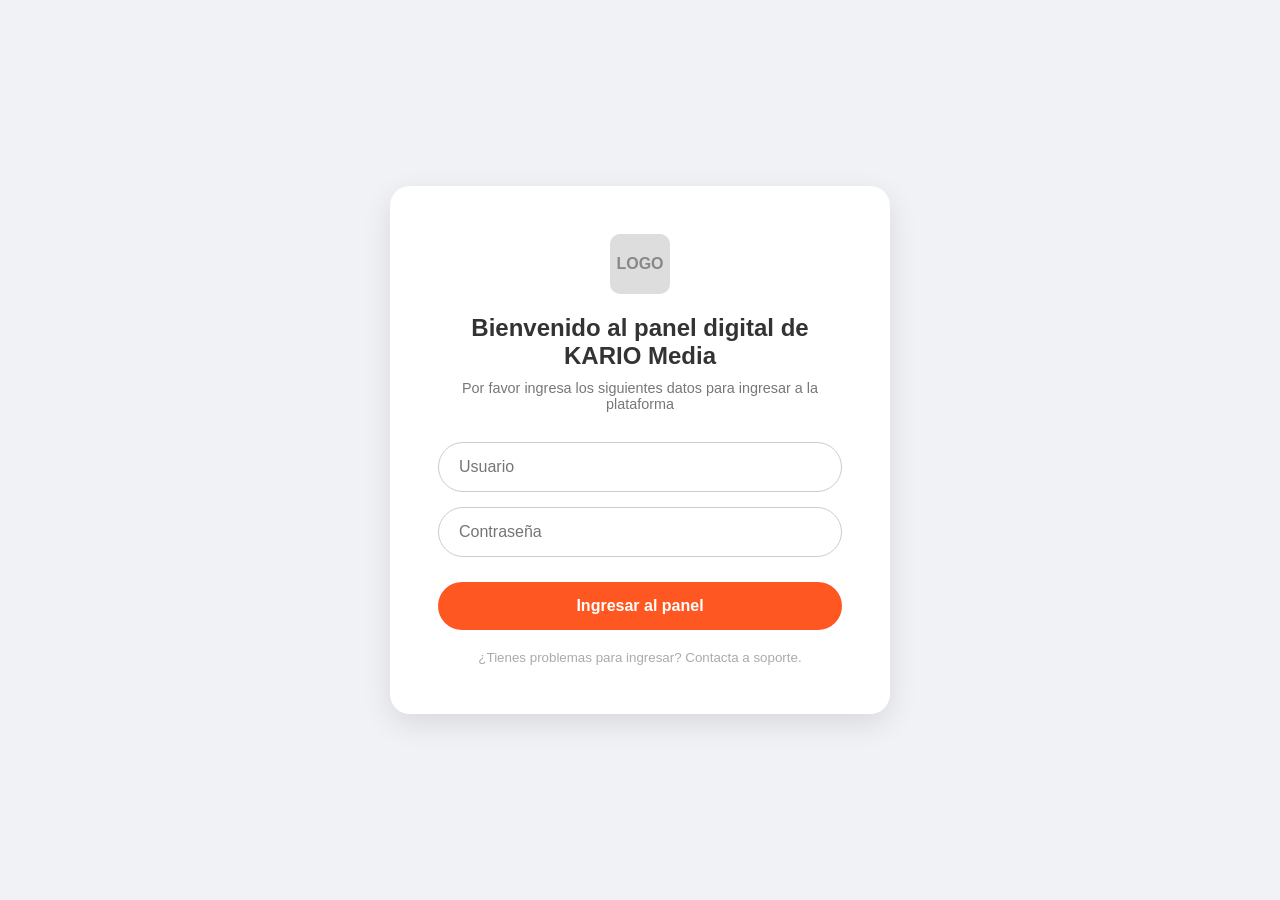
==== index.html @ b78e9e67 "feat:" ====
<!DOCTYPE html>
<html lang="es">
<head>
    <meta charset="UTF-8">
    <title>Login Kario Media</title>
    <link rel="stylesheet" href="styles.css">
</head>
<body>
    <div class="center-screen">
        <div class="card">
            <div class="logo-placeholder">LOGO</div>
            
            <h2>Bienvenido al panel digital de<br>KARIO Media</h2>
            <p>Por favor ingresa los siguientes datos para ingresar a la plataforma</p>

            <form>
                <label hidden for="user">Usuario</label>
                <input type="text" id="user" placeholder="Usuario">
                
                <label hidden for="pass">Contraseña</label>
                <input type="password" id="pass" placeholder="Contraseña">

                <a href="welcome.html" class="btn-orange">Ingresar al panel</a>
            </form>
            
            <br>
            <small style="color:#aaa;">¿Tienes problemas para ingresar? Contacta a soporte.</small>
        </div>
    </div>
</body>
</html>
---- styles.css ----
:root {
    --primary-orange: #FF5722; /* Naranja Kario */
    --text-dark: #333;
    --text-light: #777;
    --bg-color: #f0f2f5; /* Gris claro neutro */
    --white: #ffffff;
    --radius-card: 20px;
    --radius-pill: 50px; /* Para los inputs y las filas */
}

* { box-sizing: border-box; margin: 0; padding: 0; font-family: 'Segoe UI', sans-serif; }

body { background-color: var(--bg-color); color: var(--text-dark); height: 100vh; }

/* --- CENTRADO PARA LOGIN Y BIENVENIDA --- */
.center-screen {
    display: flex; justify-content: center; align-items: center; height: 100%;
}

.card {
    background: var(--white);
    padding: 3rem;
    width: 100%; max-width: 500px;
    border-radius: var(--radius-card);
    box-shadow: 0 10px 30px rgba(0,0,0,0.1);
    text-align: center;
}

/* --- ELEMENTOS COMUNES --- */
.logo-placeholder {
    width: 60px; height: 60px; background: #ddd; margin: 0 auto 20px;
    border-radius: 10px; display: flex; align-items: center; justify-content: center; font-weight: bold; color: #888;
}

h2 { margin-bottom: 10px; font-weight: 600; }
p { color: var(--text-light); margin-bottom: 30px; font-size: 0.9rem; }

/* --- FORMULARIOS --- */
input {
    width: 100%; padding: 15px 20px; margin-bottom: 15px;
    border: 1px solid #ccc; border-radius: var(--radius-pill); outline: none;
    font-size: 1rem;
}

.btn-orange {
    display: block; width: 100%; padding: 15px;
    background: var(--primary-orange); color: white;
    text-decoration: none; font-weight: bold; border-radius: var(--radius-pill);
    margin-top: 10px; border: none; cursor: pointer;
}

/* --- BIENVENIDA --- */
.avatar-large {
    width: 100px; height: 100px; border-radius: 50%; object-fit: cover;
    margin: 20px auto; border: 3px solid #eee; display: block;
}

/* --- DASHBOARD (Panel) --- */
.header-nav {
    background: var(--white); padding: 15px 40px;
    display: flex; justify-content: space-between; align-items: center;
    box-shadow: 0 2px 10px rgba(0,0,0,0.05);
}

.nav-menu a {
    text-decoration: none; color: var(--text-dark); margin-right: 25px;
    font-weight: 500; display: inline-flex; align-items: center; gap: 8px;
}
.icon { color: var(--primary-orange); font-size: 1.2rem; }

.main-content { padding: 40px; max-width: 1400px; margin: 0 auto; text-align: center; }

/* --- TABLA TIPO CÁPSULA (Replicando la imagen 3) --- */
.row-header {
    display: grid; grid-template-columns: 2fr 2fr 1fr 1fr 1fr 1fr 1fr 1fr 1fr 50px;
    padding: 0 20px; margin-bottom: 10px; font-weight: bold; font-size: 0.9rem;
    text-align: left;
}

.row-card {
    background: var(--white);
    border-radius: var(--radius-pill); /* Bordes completamente redondos */
    padding: 15px 20px; margin-bottom: 15px;
    display: grid; grid-template-columns: 2fr 2fr 1fr 1fr 1fr 1fr 1fr 1fr 1fr 50px;
    align-items: center; text-align: left;
    border: 1px solid #eee; box-shadow: 0 4px 6px rgba(0,0,0,0.02);
    font-size: 0.9rem; color: #555;
}

/* --- GRÁFICO CIRCULAR CSS (Sin imágenes) --- */
.progress-ring {
    width: 40px; height: 40px; border-radius: 50%;
    display: flex; align-items: center; justify-content: center;
    font-size: 0.7rem; font-weight: bold; position: relative;
}
/* Truco: Usamos conic-gradient para pintar el % */
.p-81 { background: conic-gradient(var(--primary-orange) 81%, #ddd 0); }
.p-25 { background: conic-gradient(var(--primary-orange) 25%, #ddd 0); }
.p-80 { background: conic-gradient(#4CAF50 80%, #ddd 0); } /* Verde */
.p-31 { background: conic-gradient(var(--primary-orange) 31%, #ddd 0); }

.ring-inner {
    width: 32px; height: 32px; background: var(--white); border-radius: 50%;
    display: flex; align-items: center; justify-content: center;
}

.menu-dots { font-size: 1.5rem; cursor: pointer; text-align: right;}
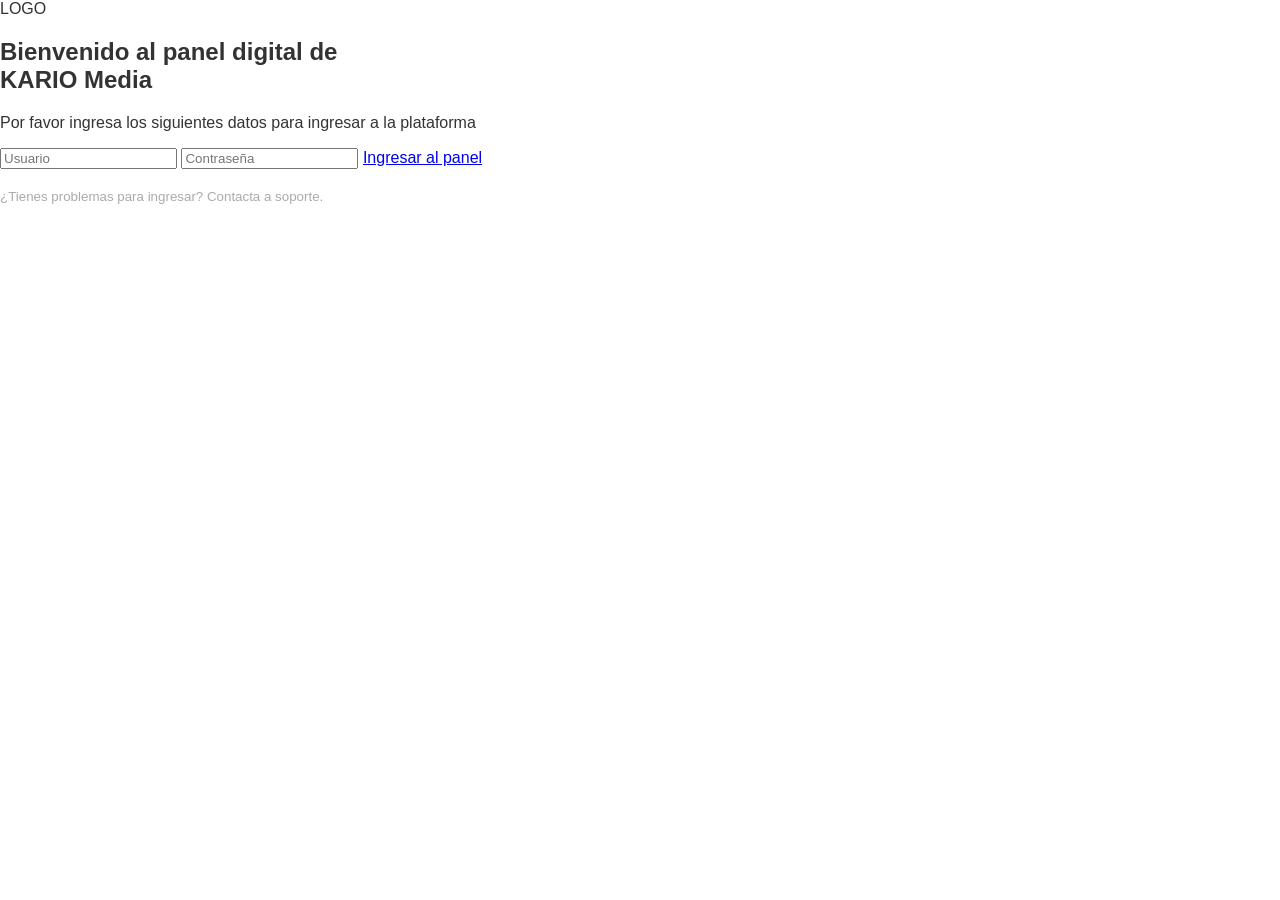
==== commit 14873b2a: "feat:" ====
--- a/index.html
+++ b/index.html
@@ -3,7 +3,7 @@
 <head>
     <meta charset="UTF-8">
     <title>Login Kario Media</title>
-    <link rel="stylesheet" href="styles.css">
+    <link rel="stylesheet" href="css/styles.css">
 </head>
 <body>
     <div class="center-screen">
--- a/css/styles.css
+++ b/css/styles.css
@@ -0,0 +1,165 @@
+/* --- VARIABLES --- */
+:root {
+    --primary: #FF5722;      /* Naranja Kario */
+    --text-main: #333;
+    --text-light: #777;
+    --bg-body: #ffffff;      /* Fondo blanco limpio según la imagen */
+    --border-color: #e0e0e0;
+    --pill-radius: 50px;     /* Redondeo fuerte para efecto cápsula */
+}
+
+body {
+    background-color: var(--bg-body);
+    font-family: 'Segoe UI', Tahoma, Geneva, Verdana, sans-serif;
+    margin: 0;
+    color: var(--text-main);
+}
+
+/* --- HEADER SUPERIOR (NAVEGACIÓN) --- */
+.top-nav {
+    display: flex;
+    justify-content: space-between;
+    align-items: center;
+    padding: 15px 40px;
+    background: #fff;
+    border-bottom: 1px solid #eee;
+}
+
+.nav-left, .nav-right {
+    display: flex;
+    gap: 30px;
+    align-items: center;
+}
+
+.nav-item {
+    display: flex;
+    align-items: center;
+    gap: 8px;
+    text-decoration: none;
+    color: var(--text-main);
+    font-weight: 600;
+    font-size: 0.95rem;
+}
+
+/* Estilos para simular los iconos naranjas */
+.icon-circle {
+    width: 24px; height: 24px;
+    background-color: var(--primary);
+    color: white;
+    border-radius: 50%;
+    display: flex; align-items: center; justify-content: center;
+    font-weight: bold; font-size: 16px;
+}
+.icon-text { color: var(--primary); font-size: 1.2rem; }
+.logo-center img { height: 40px; } /* Ajustar si tienes el logo */
+
+/* --- CONTENEDOR PRINCIPAL --- */
+.main-container {
+    max-width: 1400px;
+    margin: 40px auto;
+    padding: 0 20px;
+    text-align: center;
+}
+
+h1 { margin-bottom: 5px; font-weight: 600; color: #222; }
+p.subtitle { color: var(--text-light); margin-bottom: 40px; font-size: 0.95rem; }
+
+/* --- ESTRUCTURA DE LA TABLA (GRID) --- */
+/* Definimos las columnas exactas de la imagen */
+.grid-layout {
+    display: grid;
+    /* Columnas: Nombre | Desc | Cat | Fecha1 | Fecha2 | Fórmula | Frec | Cumplimiento | Área | Menu */
+    grid-template-columns: 2fr 2fr 0.8fr 1.2fr 1.2fr 1fr 0.8fr 1.2fr 1fr 0.5fr;
+    gap: 15px;
+    align-items: center;
+    text-align: left; /* Por defecto alineado a la izquierda */
+}
+
+/* Encabezados */
+.grid-header {
+    padding: 0 20px 10px 20px;
+    font-weight: 700;
+    color: #111;
+    font-size: 0.9rem;
+}
+
+/* Filas (Cápsulas) */
+.grid-row {
+    background: white;
+    border: 1px solid var(--border-color);
+    border-radius: var(--pill-radius);
+    padding: 12px 20px;
+    margin-bottom: 15px;
+    box-shadow: 0 2px 5px rgba(0,0,0,0.02);
+    font-size: 0.9rem;
+    color: #555;
+    transition: transform 0.2s;
+}
+
+.grid-row:hover {
+    border-color: var(--primary); /* Pequeño efecto al pasar el mouse */
+}
+
+/* Alineaciones específicas por columna */
+.col-center { text-align: center; }
+.col-area { color: #666; }
+
+/* --- GRÁFICOS DE PORCENTAJE (ANILLOS) --- */
+.chart-ring {
+    position: relative;
+    width: 45px; height: 45px;
+    border-radius: 50%;
+    margin: 0 auto; /* Centrado en su celda */
+    display: flex; align-items: center; justify-content: center;
+    font-weight: bold; font-size: 0.75rem;
+}
+
+/* Capa interior blanca para hacer el efecto de anillo */
+.chart-ring::after {
+    content: '';
+    position: absolute;
+    width: 35px; height: 35px;
+    background: white;
+    border-radius: 50%;
+    z-index: 1;
+}
+
+/* El texto del porcentaje va encima del blanco */
+.chart-text { z-index: 2; position: relative; }
+
+/* Colores dinámicos usando conic-gradient */
+.red-ring {
+    background: conic-gradient(#FF3B30 var(--p), #eee 0);
+    color: #FF3B30;
+}
+.green-ring {
+    background: conic-gradient(#34C759 var(--p), #eee 0);
+    color: #34C759;
+}
+.orange-ring {
+    background: conic-gradient(#FF9500 var(--p), #eee 0);
+    color: #FF9500;
+}
+
+/* --- BOTÓN FINAL --- */
+.btn-add {
+    background-color: var(--primary);
+    color: white;
+    padding: 15px 50px;
+    border-radius: 50px;
+    border: none;
+    font-size: 1rem;
+    font-weight: 600;
+    margin-top: 30px;
+    cursor: pointer;
+    box-shadow: 0 4px 10px rgba(239, 91, 37, 0.3);
+}
+
+/* Icono de menú hamburguesa */
+.menu-icon {
+    font-size: 1.5rem;
+    cursor: pointer;
+    color: #333;
+    font-weight: bold;
+    text-align: right;
+}
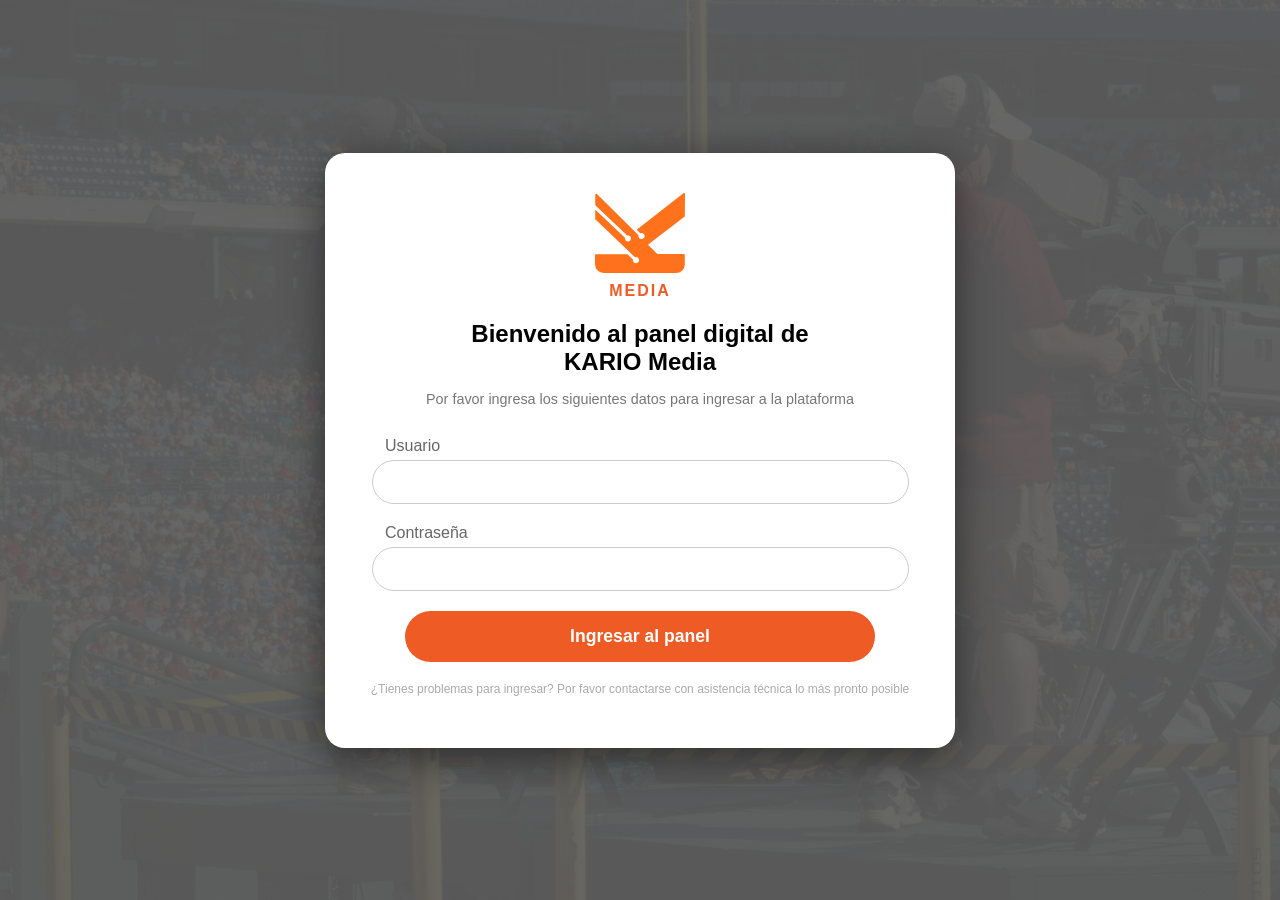
==== commit 8c3975fe: "feat:" ====
--- a/index.html
+++ b/index.html
@@ -2,30 +2,43 @@
 <html lang="es">
 <head>
     <meta charset="UTF-8">
+    <meta name="viewport" content="width=device-width, initial-scale=1.0">
     <title>Login Kario Media</title>
     <link rel="stylesheet" href="css/styles.css">
 </head>
-<body>
-    <div class="center-screen">
-        <div class="card">
-            <div class="logo-placeholder">LOGO</div>
+<body class="login-body">
+
+    <div class="splash-screen">
+        <img src="media/kario sin kairo.svg" alt="Logo Intro" class="splash-logo">
+    </div>
+
+    <div class="overlay"></div>
+
+    <div class="relative-z">
+        <div class="card fade-in-content">
+            <div style="margin-bottom: 20px;">
+                <img src="media/kario sin kairo.svg" alt="Logo" width="90">
+                <p style="color:#EF5B25; font-weight:bold; letter-spacing:2px; margin-top:5px;">MEDIA</p>
+            </div>
             
-            <h2>Bienvenido al panel digital de<br>KARIO Media</h2>
-            <p>Por favor ingresa los siguientes datos para ingresar a la plataforma</p>
+            <h2 style="margin-bottom:10px;">Bienvenido al panel digital de<br>KARIO Media</h2>
+            <p style="color:#777; font-size:0.9rem; margin-bottom:30px;">Por favor ingresa los siguientes datos para ingresar a la plataforma</p>
 
             <form>
-                <label hidden for="user">Usuario</label>
-                <input type="text" id="user" placeholder="Usuario">
-                
-                <label hidden for="pass">Contraseña</label>
-                <input type="password" id="pass" placeholder="Contraseña">
-
+                <div class="input-group">
+                    <label>Usuario</label>
+                    <input type="text" class="input-round">
+                </div>
+                <div class="input-group">
+                    <label>Contraseña</label>
+                    <input type="password" class="input-round">
+                </div>
                 <a href="welcome.html" class="btn-orange">Ingresar al panel</a>
             </form>
             
-            <br>
-            <small style="color:#aaa;">¿Tienes problemas para ingresar? Contacta a soporte.</small>
+            <p style="font-size:0.75rem; color:#aaa; margin-top:20px;">¿Tienes problemas para ingresar? Por favor contactarse con asistencia técnica lo más pronto posible</p>
         </div>
     </div>
+
 </body>
 </html>
--- a/css/styles.css
+++ b/css/styles.css
@@ -1,165 +1,126 @@
 /* --- VARIABLES --- */
 :root {
-    --primary: #FF5722;      /* Naranja Kario */
+    --primary: #EF5B25; /* Naranja Kario exacto */
     --text-main: #333;
-    --text-light: #777;
-    --bg-body: #ffffff;      /* Fondo blanco limpio según la imagen */
-    --border-color: #e0e0e0;
-    --pill-radius: 50px;     /* Redondeo fuerte para efecto cápsula */
+    --bg-light: #f9f9f9;
+    --pill-radius: 50px; /* Bordes redondeados tipo cápsula */
 }
 
-body {
-    background-color: var(--bg-body);
-    font-family: 'Segoe UI', Tahoma, Geneva, Verdana, sans-serif;
-    margin: 0;
-    color: var(--text-main);
+body { font-family: 'Segoe UI', Tahoma, Geneva, Verdana, sans-serif; margin: 0; padding: 0; }
+
+/* --- 1. SPLASH SCREEN (INTRO) --- */
+.splash-screen {
+    position: fixed;
+    top: 0; left: 0; width: 100%; height: 100%;
+    background-color: rgba(5, 5, 5, 0.95); /* Fondo casi negro */
+    z-index: 9999;
+    display: flex; justify-content: center; align-items: center;
+    /* Desaparece a los 2.5s */
+    animation: fadeOutSplash 1s ease-in-out 2.5s forwards;
+    pointer-events: none;
+}
+.splash-logo {
+    width: 120px;
+    animation: pulseLogo 2s infinite;
 }
 
-/* --- HEADER SUPERIOR (NAVEGACIÓN) --- */
-.top-nav {
-    display: flex;
-    justify-content: space-between;
-    align-items: center;
-    padding: 15px 40px;
-    background: #fff;
-    border-bottom: 1px solid #eee;
+/* --- 2. LOGIN & FONDO --- */
+.login-body {
+    /* Verifica si tu imagen es .png o .jpg en tu carpeta. Puse .png según tu captura de VS Code */
+    background: url('../media/pexels-pixabay-159400.png') no-repeat center center/cover;
+    height: 100vh;
+    display: flex; align-items: center; justify-content: center;
+    position: relative;
+    overflow: hidden;
+}
+.overlay {
+    position: absolute; top:0; left:0; width:100%; height:100%;
+    background: rgba(0,0,0,0.6); z-index: 1;
+}
+.relative-z { position: relative; z-index: 2; width: 100%; display: flex; justify-content: center; }
+
+/* Tarjeta Blanca */
+.card {
+    background: white; padding: 40px; border-radius: 20px;
+    box-shadow: 0 10px 40px rgba(0,0,0,0.5);
+    text-align: center; width: 100%; max-width: 550px;
 }
 
-.nav-left, .nav-right {
-    display: flex;
-    gap: 30px;
-    align-items: center;
+/* Animaciones */
+.fade-in-content { opacity: 0; animation: fadeInCard 1s ease-out 2.8s forwards; } /* Entra después del splash */
+.card-entrance { opacity: 0; animation: slideUpEnter 0.8s ease-out 0.2s forwards; } /* Para la bienvenida */
+
+/* --- FORMULARIOS & BOTONES --- */
+.input-group label { display: block; text-align: left; margin-left: 20px; color: #666; margin-bottom: 5px; }
+.input-round {
+    width: 90%; padding: 12px 20px; border: 1px solid #ccc; border-radius: 50px;
+    margin-bottom: 20px; display: block; margin-left: auto; margin-right: auto;
+    font-size: 1rem; color: #555;
+}
+.btn-orange {
+    display: block; width: 80%; margin: 20px auto 10px auto;
+    background: var(--primary); color: white; padding: 15px;
+    border-radius: 50px; text-decoration: none; font-weight: bold; font-size: 1.1rem;
+    border: none; cursor: pointer;
+}
+.btn-gray-small {
+    background: #444; color: white; padding: 8px 20px; border-radius: 20px;
+    border: none; font-size: 0.8rem; cursor: pointer;
 }
 
-.nav-item {
-    display: flex;
-    align-items: center;
-    gap: 8px;
-    text-decoration: none;
-    color: var(--text-main);
-    font-weight: 600;
-    font-size: 0.95rem;
+/* --- DASHBOARD (PANEL) --- */
+.dashboard-body { background-color: white; }
+.top-nav {
+    display: flex; justify-content: space-between; align-items: center;
+    padding: 15px 40px; border-bottom: 1px solid #eee; background: white;
+}
+.nav-group { display: flex; align-items: center; gap: 30px; }
+.nav-item { 
+    text-decoration: none; color: #333; font-weight: 600; font-size: 1rem; 
+    display: flex; align-items: center; gap: 8px;
+}
+.nav-icon { height: 24px; width: auto; }
+.avatar-small { width: 40px; height: 40px; border-radius: 50%; object-fit: cover; }
+
+.main-container { max-width: 1400px; margin: 40px auto; text-align: center; padding: 0 20px; }
+.subtitle { color: #666; margin-bottom: 40px; }
+
+/* GRID DEL TABLERO */
+.grid-header {
+    display: grid;
+    /* Columnas ajustadas a ojo de la imagen */
+    grid-template-columns: 2fr 2.5fr 1fr 1.2fr 1.5fr 1fr 1fr 1fr 1fr 0.5fr;
+    gap: 10px; padding: 0 20px; margin-bottom: 10px;
+    font-weight: bold; font-size: 0.9rem; text-align: left;
+}
+.col-center { text-align: center; }
+
+.grid-row {
+    display: grid;
+    grid-template-columns: 2fr 2.5fr 1fr 1.2fr 1.5fr 1fr 1fr 1fr 1fr 0.5fr;
+    gap: 10px; align-items: center; text-align: left;
+    background: white; border: 1px solid #ddd; border-radius: 50px;
+    padding: 12px 20px; margin-bottom: 15px;
+    box-shadow: 0 2px 5px rgba(0,0,0,0.03); color: #555;
 }
 
-/* Estilos para simular los iconos naranjas */
-.icon-circle {
-    width: 24px; height: 24px;
-    background-color: var(--primary);
-    color: white;
-    border-radius: 50%;
+/* ANILLOS DE PROGRESO */
+.progress-ring {
+    width: 40px; height: 40px; border-radius: 50%;
     display: flex; align-items: center; justify-content: center;
-    font-weight: bold; font-size: 16px;
+    position: relative; margin: 0 auto; font-weight: bold; font-size: 0.75rem;
 }
-.icon-text { color: var(--primary); font-size: 1.2rem; }
-.logo-center img { height: 40px; } /* Ajustar si tienes el logo */
+.progress-ring::after {
+    content: ''; position: absolute; width: 32px; height: 32px; background: white; border-radius: 50%;
+}
+.ring-text { position: relative; z-index: 2; }
+/* Colores dinámicos */
+.red { background: conic-gradient(#EF5B25 var(--p), #eee 0); color: #EF5B25; }
+.green { background: conic-gradient(#2ecc71 var(--p), #eee 0); color: #2ecc71; }
+.orange { background: conic-gradient(#FFA500 var(--p), #eee 0); color: #FFA500; }
 
-/* --- CONTENEDOR PRINCIPAL --- */
-.main-container {
-    max-width: 1400px;
-    margin: 40px auto;
-    padding: 0 20px;
-    text-align: center;
-}
-
-h1 { margin-bottom: 5px; font-weight: 600; color: #222; }
-p.subtitle { color: var(--text-light); margin-bottom: 40px; font-size: 0.95rem; }
-
-/* --- ESTRUCTURA DE LA TABLA (GRID) --- */
-/* Definimos las columnas exactas de la imagen */
-.grid-layout {
-    display: grid;
-    /* Columnas: Nombre | Desc | Cat | Fecha1 | Fecha2 | Fórmula | Frec | Cumplimiento | Área | Menu */
-    grid-template-columns: 2fr 2fr 0.8fr 1.2fr 1.2fr 1fr 0.8fr 1.2fr 1fr 0.5fr;
-    gap: 15px;
-    align-items: center;
-    text-align: left; /* Por defecto alineado a la izquierda */
-}
-
-/* Encabezados */
-.grid-header {
-    padding: 0 20px 10px 20px;
-    font-weight: 700;
-    color: #111;
-    font-size: 0.9rem;
-}
-
-/* Filas (Cápsulas) */
-.grid-row {
-    background: white;
-    border: 1px solid var(--border-color);
-    border-radius: var(--pill-radius);
-    padding: 12px 20px;
-    margin-bottom: 15px;
-    box-shadow: 0 2px 5px rgba(0,0,0,0.02);
-    font-size: 0.9rem;
-    color: #555;
-    transition: transform 0.2s;
-}
-
-.grid-row:hover {
-    border-color: var(--primary); /* Pequeño efecto al pasar el mouse */
-}
-
-/* Alineaciones específicas por columna */
-.col-center { text-align: center; }
-.col-area { color: #666; }
-
-/* --- GRÁFICOS DE PORCENTAJE (ANILLOS) --- */
-.chart-ring {
-    position: relative;
-    width: 45px; height: 45px;
-    border-radius: 50%;
-    margin: 0 auto; /* Centrado en su celda */
-    display: flex; align-items: center; justify-content: center;
-    font-weight: bold; font-size: 0.75rem;
-}
-
-/* Capa interior blanca para hacer el efecto de anillo */
-.chart-ring::after {
-    content: '';
-    position: absolute;
-    width: 35px; height: 35px;
-    background: white;
-    border-radius: 50%;
-    z-index: 1;
-}
-
-/* El texto del porcentaje va encima del blanco */
-.chart-text { z-index: 2; position: relative; }
-
-/* Colores dinámicos usando conic-gradient */
-.red-ring {
-    background: conic-gradient(#FF3B30 var(--p), #eee 0);
-    color: #FF3B30;
-}
-.green-ring {
-    background: conic-gradient(#34C759 var(--p), #eee 0);
-    color: #34C759;
-}
-.orange-ring {
-    background: conic-gradient(#FF9500 var(--p), #eee 0);
-    color: #FF9500;
-}
-
-/* --- BOTÓN FINAL --- */
-.btn-add {
-    background-color: var(--primary);
-    color: white;
-    padding: 15px 50px;
-    border-radius: 50px;
-    border: none;
-    font-size: 1rem;
-    font-weight: 600;
-    margin-top: 30px;
-    cursor: pointer;
-    box-shadow: 0 4px 10px rgba(239, 91, 37, 0.3);
-}
-
-/* Icono de menú hamburguesa */
-.menu-icon {
-    font-size: 1.5rem;
-    cursor: pointer;
-    color: #333;
-    font-weight: bold;
-    text-align: right;
-}+/* KEYFRAMES */
+@keyframes fadeOutSplash { 0% {opacity:1; visibility:visible;} 99% {opacity:0; visibility:visible;} 100% {opacity:0; visibility:hidden;} }
+@keyframes pulseLogo { 0%, 100% {transform: scale(1);} 50% {transform: scale(1.05);} }
+@keyframes fadeInCard { from {opacity:0; transform: translateY(20px);} to {opacity:1; transform: translateY(0);} }
+@keyframes slideUpEnter { from {opacity:0; transform: translateY(50px);} to {opacity:1; transform: translateY(0);} }
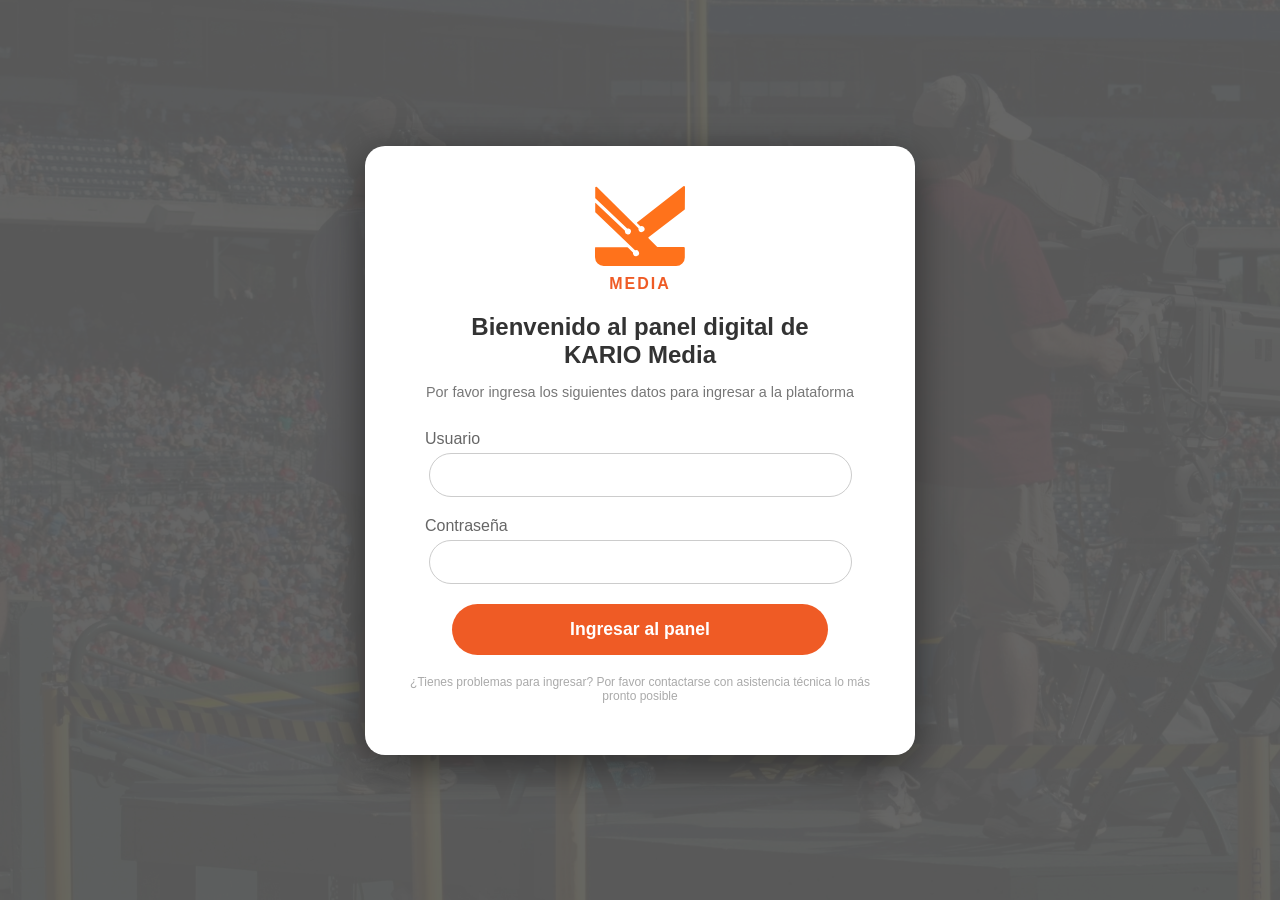
==== commit a39928d4: "ya" ====
--- a/index.html
+++ b/index.html
@@ -8,37 +8,31 @@
 </head>
 <body class="login-body">
 
-    <div class="splash-screen">
-        <img src="media/kario sin kairo.svg" alt="Logo Intro" class="splash-logo">
+  <div class="splash-screen">
+    <img src="media/kario sin kairo.svg" alt="Logo Intro" class="splash-logo">
+  </div>
+  <div class="overlay"></div>
+  <div class="relative-z">
+    <div class="card fade-in-content">
+      <div style="margin-bottom: 20px;">
+        <img src="media/kario sin kairo.svg" alt="Logo" width="90">
+        <p style="color:#EF5B25; font-weight:bold; letter-spacing:2px; margin-top:5px;">MEDIA</p>
+      </div>
+      <h2 style="margin-bottom:10px;">Bienvenido al panel digital de<br>KARIO Media</h2>
+      <p style="color:#777; font-size:0.9rem; margin-bottom:30px;">Por favor ingresa los siguientes datos para ingresar a la plataforma</p>
+      <form>
+        <div class="input-group">
+          <label>Usuario</label>
+          <input type="text" class="input-round">
+        </div>
+        <div class="input-group">
+          <label>Contraseña</label>
+          <input type="password" class="input-round">
+        </div>
+          <a href="welcome.html" class="btn-orange">Ingresar al panel</a>
+      </form>
+      <p style="font-size:0.75rem; color:#aaa; margin-top:20px;">¿Tienes problemas para ingresar? Por favor contactarse con asistencia técnica lo más pronto posible</p>
     </div>
-
-    <div class="overlay"></div>
-
-    <div class="relative-z">
-        <div class="card fade-in-content">
-            <div style="margin-bottom: 20px;">
-                <img src="media/kario sin kairo.svg" alt="Logo" width="90">
-                <p style="color:#EF5B25; font-weight:bold; letter-spacing:2px; margin-top:5px;">MEDIA</p>
-            </div>
-            
-            <h2 style="margin-bottom:10px;">Bienvenido al panel digital de<br>KARIO Media</h2>
-            <p style="color:#777; font-size:0.9rem; margin-bottom:30px;">Por favor ingresa los siguientes datos para ingresar a la plataforma</p>
-
-            <form>
-                <div class="input-group">
-                    <label>Usuario</label>
-                    <input type="text" class="input-round">
-                </div>
-                <div class="input-group">
-                    <label>Contraseña</label>
-                    <input type="password" class="input-round">
-                </div>
-                <a href="welcome.html" class="btn-orange">Ingresar al panel</a>
-            </form>
-            
-            <p style="font-size:0.75rem; color:#aaa; margin-top:20px;">¿Tienes problemas para ingresar? Por favor contactarse con asistencia técnica lo más pronto posible</p>
-        </div>
-    </div>
-
+  </div>
 </body>
 </html>
--- a/css/styles.css
+++ b/css/styles.css
@@ -1,126 +1,368 @@
-/* --- VARIABLES --- */
-:root {
-    --primary: #EF5B25; /* Naranja Kario exacto */
-    --text-main: #333;
-    --bg-light: #f9f9f9;
-    --pill-radius: 50px; /* Bordes redondeados tipo cápsula */
-}
-
-body { font-family: 'Segoe UI', Tahoma, Geneva, Verdana, sans-serif; margin: 0; padding: 0; }
-
-/* --- 1. SPLASH SCREEN (INTRO) --- */
-.splash-screen {
-    position: fixed;
-    top: 0; left: 0; width: 100%; height: 100%;
-    background-color: rgba(5, 5, 5, 0.95); /* Fondo casi negro */
-    z-index: 9999;
-    display: flex; justify-content: center; align-items: center;
-    /* Desaparece a los 2.5s */
-    animation: fadeOutSplash 1s ease-in-out 2.5s forwards;
-    pointer-events: none;
-}
-.splash-logo {
-    width: 120px;
-    animation: pulseLogo 2s infinite;
-}
-
-/* --- 2. LOGIN & FONDO --- */
-.login-body {
-    /* Verifica si tu imagen es .png o .jpg en tu carpeta. Puse .png según tu captura de VS Code */
-    background: url('../media/pexels-pixabay-159400.png') no-repeat center center/cover;
-    height: 100vh;
-    display: flex; align-items: center; justify-content: center;
-    position: relative;
-    overflow: hidden;
-}
-.overlay {
-    position: absolute; top:0; left:0; width:100%; height:100%;
-    background: rgba(0,0,0,0.6); z-index: 1;
-}
-.relative-z { position: relative; z-index: 2; width: 100%; display: flex; justify-content: center; }
-
-/* Tarjeta Blanca */
-.card {
-    background: white; padding: 40px; border-radius: 20px;
-    box-shadow: 0 10px 40px rgba(0,0,0,0.5);
-    text-align: center; width: 100%; max-width: 550px;
-}
-
-/* Animaciones */
-.fade-in-content { opacity: 0; animation: fadeInCard 1s ease-out 2.8s forwards; } /* Entra después del splash */
-.card-entrance { opacity: 0; animation: slideUpEnter 0.8s ease-out 0.2s forwards; } /* Para la bienvenida */
-
-/* --- FORMULARIOS & BOTONES --- */
-.input-group label { display: block; text-align: left; margin-left: 20px; color: #666; margin-bottom: 5px; }
-.input-round {
-    width: 90%; padding: 12px 20px; border: 1px solid #ccc; border-radius: 50px;
-    margin-bottom: 20px; display: block; margin-left: auto; margin-right: auto;
-    font-size: 1rem; color: #555;
-}
-.btn-orange {
-    display: block; width: 80%; margin: 20px auto 10px auto;
-    background: var(--primary); color: white; padding: 15px;
-    border-radius: 50px; text-decoration: none; font-weight: bold; font-size: 1.1rem;
-    border: none; cursor: pointer;
-}
-.btn-gray-small {
-    background: #444; color: white; padding: 8px 20px; border-radius: 20px;
-    border: none; font-size: 0.8rem; cursor: pointer;
-}
-
-/* --- DASHBOARD (PANEL) --- */
-.dashboard-body { background-color: white; }
-.top-nav {
-    display: flex; justify-content: space-between; align-items: center;
-    padding: 15px 40px; border-bottom: 1px solid #eee; background: white;
-}
-.nav-group { display: flex; align-items: center; gap: 30px; }
-.nav-item { 
-    text-decoration: none; color: #333; font-weight: 600; font-size: 1rem; 
-    display: flex; align-items: center; gap: 8px;
-}
-.nav-icon { height: 24px; width: auto; }
-.avatar-small { width: 40px; height: 40px; border-radius: 50%; object-fit: cover; }
-
-.main-container { max-width: 1400px; margin: 40px auto; text-align: center; padding: 0 20px; }
-.subtitle { color: #666; margin-bottom: 40px; }
-
-/* GRID DEL TABLERO */
-.grid-header {
-    display: grid;
-    /* Columnas ajustadas a ojo de la imagen */
-    grid-template-columns: 2fr 2.5fr 1fr 1.2fr 1.5fr 1fr 1fr 1fr 1fr 0.5fr;
-    gap: 10px; padding: 0 20px; margin-bottom: 10px;
-    font-weight: bold; font-size: 0.9rem; text-align: left;
-}
-.col-center { text-align: center; }
-
-.grid-row {
-    display: grid;
-    grid-template-columns: 2fr 2.5fr 1fr 1.2fr 1.5fr 1fr 1fr 1fr 1fr 0.5fr;
-    gap: 10px; align-items: center; text-align: left;
-    background: white; border: 1px solid #ddd; border-radius: 50px;
-    padding: 12px 20px; margin-bottom: 15px;
-    box-shadow: 0 2px 5px rgba(0,0,0,0.03); color: #555;
-}
-
-/* ANILLOS DE PROGRESO */
-.progress-ring {
-    width: 40px; height: 40px; border-radius: 50%;
-    display: flex; align-items: center; justify-content: center;
-    position: relative; margin: 0 auto; font-weight: bold; font-size: 0.75rem;
-}
-.progress-ring::after {
-    content: ''; position: absolute; width: 32px; height: 32px; background: white; border-radius: 50%;
-}
-.ring-text { position: relative; z-index: 2; }
-/* Colores dinámicos */
-.red { background: conic-gradient(#EF5B25 var(--p), #eee 0); color: #EF5B25; }
-.green { background: conic-gradient(#2ecc71 var(--p), #eee 0); color: #2ecc71; }
-.orange { background: conic-gradient(#FFA500 var(--p), #eee 0); color: #FFA500; }
-
-/* KEYFRAMES */
-@keyframes fadeOutSplash { 0% {opacity:1; visibility:visible;} 99% {opacity:0; visibility:visible;} 100% {opacity:0; visibility:hidden;} }
-@keyframes pulseLogo { 0%, 100% {transform: scale(1);} 50% {transform: scale(1.05);} }
-@keyframes fadeInCard { from {opacity:0; transform: translateY(20px);} to {opacity:1; transform: translateY(0);} }
-@keyframes slideUpEnter { from {opacity:0; transform: translateY(50px);} to {opacity:1; transform: translateY(0);} }+:root{
+  --primary:#EF5B25;
+  --text-main:#333;
+  --bg-light:#f9f9f9;
+  --pill-radius:50px;
+  --border:#eee;
+  --border-2:#e8e8e8;
+  --muted:#666;
+  --shadow-soft:0 2px 5px rgba(0,0,0,.03);
+  --shadow-card:0 10px 30px rgba(0,0,0,.05);
+  --radius-16:16px;
+  --radius-18:18px;
+  --radius-20:20px;
+  --radius-22:22px;
+}
+
+*{box-sizing:border-box}
+body{font-family:'Segoe UI',Tahoma,Geneva,Verdana,sans-serif;margin:0;padding:0;color:var(--text-main)}
+
+.splash-screen{
+  position:fixed;inset:0;
+  background:rgba(5,5,5,.95);
+  z-index:9999;
+  display:flex;align-items:center;justify-content:center;
+  animation:fadeOutSplash 1s ease-in-out 2.5s forwards;
+  pointer-events:none;
+}
+.splash-logo{width:120px;animation:pulseLogo 2s infinite}
+
+.login-body{
+  background:url('../media/pexels-pixabay-159400.png') no-repeat center/cover;
+  height:100vh;
+  display:flex;align-items:center;justify-content:center;
+  position:relative;
+  overflow:hidden;
+}
+.overlay{position:absolute;inset:0;background:rgba(0,0,0,.6);z-index:1}
+.relative-z{position:relative;z-index:2;width:100%;display:flex;justify-content:center}
+
+.card{
+  background:#fff;
+  padding:40px;
+  border-radius:var(--radius-20);
+  box-shadow:0 10px 40px rgba(0,0,0,.5);
+  text-align:center;
+  width:100%;
+  max-width:550px;
+}
+.fade-in-content{opacity:0;animation:fadeInCard 1s ease-out 2.8s forwards}
+.card-entrance{opacity:0;animation:slideUpEnter .8s ease-out .2s forwards}
+
+.input-group label{display:block;text-align:left;margin:0 0 5px 20px;color:var(--muted)}
+.input-round{
+  width:90%;
+  padding:12px 20px;
+  border:1px solid #ccc;
+  border-radius:999px;
+  margin:0 auto 20px;
+  display:block;
+  font-size:1rem;
+  color:#555;
+}
+
+.btn-orange{
+  display:block;
+  width:80%;
+  margin:20px auto 10px;
+  background:var(--primary);
+  color:#fff;
+  padding:15px;
+  border-radius:999px;
+  text-decoration:none;
+  font-weight:700;
+  font-size:1.1rem;
+  border:none;
+  cursor:pointer;
+}
+.btn-gray-small{
+  background:#444;
+  color:#fff;
+  padding:8px 20px;
+  border-radius:20px;
+  border:none;
+  font-size:.8rem;
+  cursor:pointer;
+}
+
+.dashboard-body{background:#fff}
+
+.top-nav{
+  display:flex;align-items:center;justify-content:space-between;
+  padding:15px 40px;
+  border-bottom:1px solid var(--border);
+  background:#fff;
+}
+.nav-group{display:flex;align-items:center;gap:30px}
+.nav-item{
+  text-decoration:none;
+  color:#333;
+  font-weight:600;
+  font-size:1rem;
+  display:flex;
+  align-items:center;
+  gap:8px;
+}
+.nav-icon{height:24px;width:auto}
+.avatar-small{width:40px;height:40px;border-radius:50%;object-fit:cover}
+
+.main-container{max-width:1400px;margin:40px auto;text-align:center;padding:0 20px}
+.subtitle{color:var(--muted);margin:0 0 40px}
+
+.grid-header,.grid-row{
+  display:grid;
+  grid-template-columns:2fr 2.5fr 1fr 1.2fr 1.5fr 1fr 1fr 1fr 1fr .5fr;
+  gap:10px;
+  padding:0 20px;
+  text-align:left;
+}
+.grid-header{margin:0 0 10px;font-weight:700;font-size:.9rem}
+.col-center{text-align:center}
+
+.grid-row{
+  align-items:center;
+  background:#fff;
+  border:1px solid #ddd;
+  border-radius:var(--pill-radius);
+  padding:12px 20px;
+  margin:0 0 15px;
+  box-shadow:var(--shadow-soft);
+  color:#555;
+}
+
+.progress-ring{
+  width:40px;height:40px;border-radius:50%;
+  display:flex;align-items:center;justify-content:center;
+  position:relative;
+  margin:0 auto;
+  font-weight:700;
+  font-size:.75rem;
+}
+.progress-ring::after{
+  content:'';
+  position:absolute;
+  width:32px;height:32px;
+  background:#fff;
+  border-radius:50%;
+}
+.ring-text{position:relative;z-index:2}
+.red{background:conic-gradient(var(--primary) var(--p), #eee 0);color:var(--primary)}
+.green{background:conic-gradient(#2ecc71 var(--p), #eee 0);color:#2ecc71}
+.orange{background:conic-gradient(#FFA500 var(--p), #eee 0);color:#FFA500}
+
+.app-shell{padding-top:10px}
+.page{display:none}
+#inicio{display:block}
+.page:target{display:block}
+
+.page-head{
+  display:flex;
+  align-items:flex-end;
+  justify-content:space-between;
+  gap:20px;
+  margin:10px auto 25px;
+  max-width:1400px;
+}
+.page-title{
+  margin:0;
+  font-size:2rem;
+  letter-spacing:-.02em;
+  color:#222;
+}
+.page-actions{display:flex;align-items:center;gap:12px}
+
+.nav-right{
+  display:flex;
+  align-items:center;
+  gap:15px;
+  margin-left:20px;
+  border-left:1px solid #ddd;
+  padding-left:20px;
+}
+.nav-help-badge{
+  width:24px;height:24px;
+  background:var(--primary);
+  color:#fff;
+  border-radius:50%;
+  display:flex;
+  align-items:center;
+  justify-content:center;
+  font-weight:800;
+  line-height:1;
+}
+
+.btn-inline{width:auto !important;padding:14px 26px;margin:0}
+.btn-gray-pill{
+  display:inline-block;
+  padding:12px 18px;
+  border-radius:999px;
+  background:#f2f2f2;
+  color:#333;
+  text-decoration:none;
+  font-weight:700;
+  border:1px solid #e6e6e6;
+}
+.btn-gray-pill:hover{filter:brightness(.98)}
+
+.link-inline{
+  display:inline-block;
+  margin-top:10px;
+  color:var(--primary);
+  font-weight:700;
+  text-decoration:none;
+}
+.link-inline:hover{text-decoration:underline}
+
+.card-grid{
+  display:grid;
+  grid-template-columns:1.4fr .9fr;
+  gap:18px;
+  max-width:1200px;
+  margin:0 auto;
+  text-align:left;
+}
+.card-panel{
+  background:#fff;
+  border:1px solid var(--border-2);
+  border-radius:var(--radius-22);
+  padding:22px;
+  box-shadow:var(--shadow-card);
+}
+.card-soft{
+  background:linear-gradient(180deg,#fff,#fff7f3);
+  border-color:#ffe2d7;
+}
+.card-title{margin:0 0 14px;font-size:1.15rem;color:#222}
+.card-text{margin:8px 0;color:#555}
+
+.divider{height:1px;background:var(--border);margin:18px 0}
+.muted{color:#777;font-size:.95rem}
+
+.form-mock{display:flex;flex-direction:column;gap:14px}
+.field-mock label{display:block;font-weight:800;color:#444;margin:0 0 8px}
+.input-mock{
+  border:1px solid #e3e3e3;
+  background:#fbfbfb;
+  border-radius:var(--radius-16);
+  padding:14px;
+  color:#666;
+}
+.input-mock-lg{min-height:60px;display:flex;align-items:flex-start}
+.two-cols{display:grid;grid-template-columns:1fr 1fr;gap:12px}
+
+.list-mock{display:flex;flex-direction:column;gap:12px}
+.list-item{
+  display:flex;
+  align-items:center;
+  justify-content:space-between;
+  gap:14px;
+  padding:14px 16px;
+  border:1px solid var(--border);
+  border-radius:var(--radius-18);
+  background:#fff;
+}
+.checkbox-mock{
+  width:22px;height:22px;
+  border-radius:6px;
+  border:2px solid #ddd;
+  background:#fafafa;
+  flex:0 0 auto;
+}
+.tag{
+  font-size:.85rem;
+  font-weight:800;
+  padding:8px 12px;
+  border-radius:999px;
+  border:1px solid var(--border);
+  color:#444;
+  background:#f6f6f6;
+}
+.tag-danger{
+  border-color:#ffd2c2;
+  background:#fff3ee;
+  color:var(--primary);
+}
+.alert-danger{
+  margin-top:14px;
+  padding:14px 16px;
+  border-radius:var(--radius-18);
+  background:#fff3ee;
+  border:1px solid #ffd2c2;
+  color:#8a2f12;
+  font-weight:700;
+}
+
+.status-row{display:flex;align-items:center;gap:10px}
+.status-dot{
+  width:10px;height:10px;
+  border-radius:50%;
+  background:#2ecc71;
+  box-shadow:0 0 0 6px rgba(46,204,113,.12);
+}
+.status-text{font-weight:800;color:#333}
+
+.meta-grid{display:grid;grid-template-columns:1fr 1fr 1fr;gap:12px}
+.meta-item{
+  border:1px solid var(--border);
+  border-radius:var(--radius-18);
+  padding:14px 16px;
+  background:#fff;
+}
+.meta-label{display:block;color:#777;font-weight:700;font-size:.9rem}
+.meta-value{display:block;color:#222;font-weight:900;margin-top:6px}
+
+.tiles{display:grid;grid-template-columns:1fr 1fr 1fr;gap:12px}
+.tile{
+  display:block;
+  text-decoration:none;
+  border:1px solid var(--border);
+  border-radius:var(--radius-18);
+  padding:16px;
+  background:#fff;
+  color:#333;
+  transition:transform .08s ease, box-shadow .08s ease;
+}
+.tile:hover{transform:translateY(-2px);box-shadow:0 10px 22px rgba(0,0,0,.06)}
+.tile-title{display:block;font-weight:900}
+.tile-sub{display:block;margin-top:6px;color:#777}
+
+.chips{display:flex;gap:10px;flex-wrap:wrap;margin-top:10px}
+.chip{
+  padding:10px 12px;
+  border-radius:999px;
+  border:1px solid var(--border);
+  background:#fff;
+  font-weight:900;
+  color:#444;
+}
+
+.faq{display:flex;flex-direction:column;gap:14px}
+.faq-item p{margin:6px 0 0}
+
+.grid-wrap{max-width:1400px;margin:0 auto;text-align:left}
+.row-menu{font-size:1.5rem;cursor:default;text-align:right;color:#888}
+
+@media (max-width:1100px){
+  .card-grid{grid-template-columns:1fr}
+  .tiles{grid-template-columns:1fr}
+  .meta-grid{grid-template-columns:1fr}
+  .page-head{flex-direction:column;align-items:flex-start}
+}
+
+@keyframes fadeOutSplash{
+  0%{opacity:1;visibility:visible}
+  99%{opacity:0;visibility:visible}
+  100%{opacity:0;visibility:hidden}
+}
+@keyframes pulseLogo{
+  0%,100%{transform:scale(1)}
+  50%{transform:scale(1.05)}
+}
+@keyframes fadeInCard{
+  from{opacity:0;transform:translateY(20px)}
+  to{opacity:1;transform:translateY(0)}
+}
+@keyframes slideUpEnter{
+  from{opacity:0;transform:translateY(50px)}
+  to{opacity:1;transform:translateY(0)}
+}
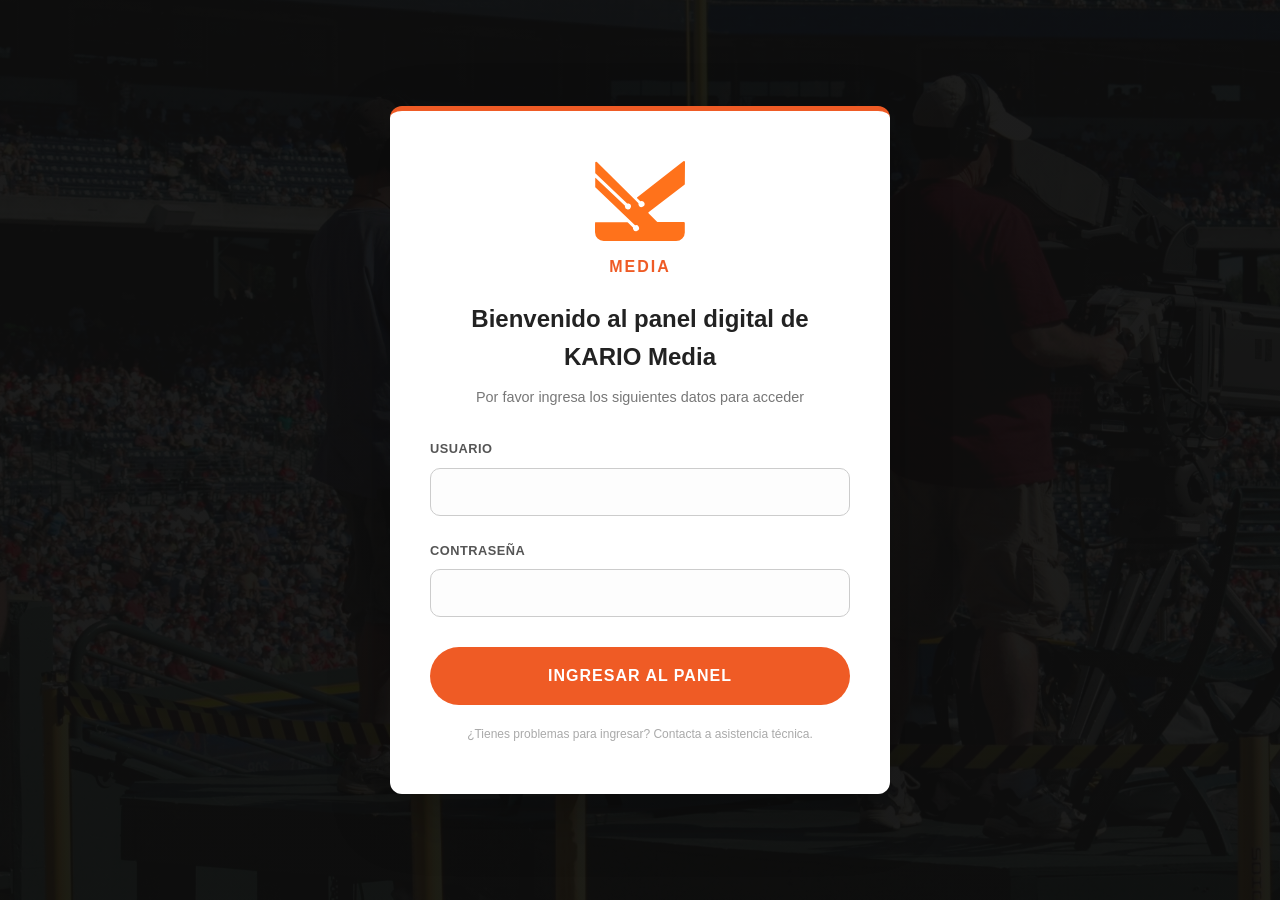
==== commit be36815f: "." ====
--- a/index.html
+++ b/index.html
@@ -11,15 +11,19 @@
   <div class="splash-screen">
     <img src="media/kario sin kairo.svg" alt="Logo Intro" class="splash-logo">
   </div>
+
   <div class="overlay"></div>
+
   <div class="relative-z">
     <div class="card fade-in-content">
       <div style="margin-bottom: 20px;">
         <img src="media/kario sin kairo.svg" alt="Logo" width="90">
         <p style="color:#EF5B25; font-weight:bold; letter-spacing:2px; margin-top:5px;">MEDIA</p>
       </div>
+      
       <h2 style="margin-bottom:10px;">Bienvenido al panel digital de<br>KARIO Media</h2>
-      <p style="color:#777; font-size:0.9rem; margin-bottom:30px;">Por favor ingresa los siguientes datos para ingresar a la plataforma</p>
+      <p style="color:#777; font-size:0.9rem; margin-bottom:30px;">Por favor ingresa los siguientes datos para acceder</p>
+      
       <form>
         <div class="input-group">
           <label>Usuario</label>
@@ -31,7 +35,8 @@
         </div>
           <a href="welcome.html" class="btn-orange">Ingresar al panel</a>
       </form>
-      <p style="font-size:0.75rem; color:#aaa; margin-top:20px;">¿Tienes problemas para ingresar? Por favor contactarse con asistencia técnica lo más pronto posible</p>
+      
+      <p style="font-size:0.75rem; color:#aaa; margin-top:20px;">¿Tienes problemas para ingresar? Contacta a asistencia técnica.</p>
     </div>
   </div>
 </body>
--- a/css/styles.css
+++ b/css/styles.css
@@ -1,368 +1,287 @@
-:root{
-  --primary:#EF5B25;
-  --text-main:#333;
-  --bg-light:#f9f9f9;
-  --pill-radius:50px;
-  --border:#eee;
-  --border-2:#e8e8e8;
-  --muted:#666;
-  --shadow-soft:0 2px 5px rgba(0,0,0,.03);
-  --shadow-card:0 10px 30px rgba(0,0,0,.05);
-  --radius-16:16px;
-  --radius-18:18px;
-  --radius-20:20px;
-  --radius-22:22px;
-}
-
-*{box-sizing:border-box}
-body{font-family:'Segoe UI',Tahoma,Geneva,Verdana,sans-serif;margin:0;padding:0;color:var(--text-main)}
-
-.splash-screen{
-  position:fixed;inset:0;
-  background:rgba(5,5,5,.95);
-  z-index:9999;
-  display:flex;align-items:center;justify-content:center;
-  animation:fadeOutSplash 1s ease-in-out 2.5s forwards;
-  pointer-events:none;
-}
-.splash-logo{width:120px;animation:pulseLogo 2s infinite}
-
-.login-body{
-  background:url('../media/pexels-pixabay-159400.png') no-repeat center/cover;
-  height:100vh;
-  display:flex;align-items:center;justify-content:center;
-  position:relative;
-  overflow:hidden;
-}
-.overlay{position:absolute;inset:0;background:rgba(0,0,0,.6);z-index:1}
-.relative-z{position:relative;z-index:2;width:100%;display:flex;justify-content:center}
-
-.card{
-  background:#fff;
-  padding:40px;
-  border-radius:var(--radius-20);
-  box-shadow:0 10px 40px rgba(0,0,0,.5);
-  text-align:center;
-  width:100%;
-  max-width:550px;
-}
-.fade-in-content{opacity:0;animation:fadeInCard 1s ease-out 2.8s forwards}
-.card-entrance{opacity:0;animation:slideUpEnter .8s ease-out .2s forwards}
-
-.input-group label{display:block;text-align:left;margin:0 0 5px 20px;color:var(--muted)}
-.input-round{
-  width:90%;
-  padding:12px 20px;
-  border:1px solid #ccc;
-  border-radius:999px;
-  margin:0 auto 20px;
-  display:block;
-  font-size:1rem;
-  color:#555;
-}
-
-.btn-orange{
-  display:block;
-  width:80%;
-  margin:20px auto 10px;
-  background:var(--primary);
-  color:#fff;
-  padding:15px;
-  border-radius:999px;
-  text-decoration:none;
-  font-weight:700;
-  font-size:1.1rem;
-  border:none;
-  cursor:pointer;
-}
-.btn-gray-small{
-  background:#444;
-  color:#fff;
-  padding:8px 20px;
-  border-radius:20px;
-  border:none;
-  font-size:.8rem;
-  cursor:pointer;
-}
-
-.dashboard-body{background:#fff}
-
-.top-nav{
-  display:flex;align-items:center;justify-content:space-between;
-  padding:15px 40px;
-  border-bottom:1px solid var(--border);
-  background:#fff;
-}
-.nav-group{display:flex;align-items:center;gap:30px}
-.nav-item{
-  text-decoration:none;
-  color:#333;
-  font-weight:600;
-  font-size:1rem;
-  display:flex;
-  align-items:center;
-  gap:8px;
-}
-.nav-icon{height:24px;width:auto}
-.avatar-small{width:40px;height:40px;border-radius:50%;object-fit:cover}
-
-.main-container{max-width:1400px;margin:40px auto;text-align:center;padding:0 20px}
-.subtitle{color:var(--muted);margin:0 0 40px}
-
-.grid-header,.grid-row{
-  display:grid;
-  grid-template-columns:2fr 2.5fr 1fr 1.2fr 1.5fr 1fr 1fr 1fr 1fr .5fr;
-  gap:10px;
-  padding:0 20px;
-  text-align:left;
-}
-.grid-header{margin:0 0 10px;font-weight:700;font-size:.9rem}
-.col-center{text-align:center}
-
-.grid-row{
-  align-items:center;
-  background:#fff;
-  border:1px solid #ddd;
-  border-radius:var(--pill-radius);
-  padding:12px 20px;
-  margin:0 0 15px;
-  box-shadow:var(--shadow-soft);
-  color:#555;
-}
-
-.progress-ring{
-  width:40px;height:40px;border-radius:50%;
-  display:flex;align-items:center;justify-content:center;
-  position:relative;
-  margin:0 auto;
-  font-weight:700;
-  font-size:.75rem;
-}
-.progress-ring::after{
-  content:'';
-  position:absolute;
-  width:32px;height:32px;
-  background:#fff;
-  border-radius:50%;
-}
-.ring-text{position:relative;z-index:2}
-.red{background:conic-gradient(var(--primary) var(--p), #eee 0);color:var(--primary)}
-.green{background:conic-gradient(#2ecc71 var(--p), #eee 0);color:#2ecc71}
-.orange{background:conic-gradient(#FFA500 var(--p), #eee 0);color:#FFA500}
-
-.app-shell{padding-top:10px}
-.page{display:none}
-#inicio{display:block}
-.page:target{display:block}
-
-.page-head{
-  display:flex;
-  align-items:flex-end;
-  justify-content:space-between;
-  gap:20px;
-  margin:10px auto 25px;
-  max-width:1400px;
-}
-.page-title{
-  margin:0;
-  font-size:2rem;
-  letter-spacing:-.02em;
-  color:#222;
-}
-.page-actions{display:flex;align-items:center;gap:12px}
-
-.nav-right{
-  display:flex;
-  align-items:center;
-  gap:15px;
-  margin-left:20px;
-  border-left:1px solid #ddd;
-  padding-left:20px;
-}
-.nav-help-badge{
-  width:24px;height:24px;
-  background:var(--primary);
-  color:#fff;
-  border-radius:50%;
-  display:flex;
-  align-items:center;
-  justify-content:center;
-  font-weight:800;
-  line-height:1;
-}
-
-.btn-inline{width:auto !important;padding:14px 26px;margin:0}
-.btn-gray-pill{
-  display:inline-block;
-  padding:12px 18px;
-  border-radius:999px;
-  background:#f2f2f2;
-  color:#333;
-  text-decoration:none;
-  font-weight:700;
-  border:1px solid #e6e6e6;
-}
-.btn-gray-pill:hover{filter:brightness(.98)}
-
-.link-inline{
-  display:inline-block;
-  margin-top:10px;
-  color:var(--primary);
-  font-weight:700;
-  text-decoration:none;
-}
-.link-inline:hover{text-decoration:underline}
-
-.card-grid{
-  display:grid;
-  grid-template-columns:1.4fr .9fr;
-  gap:18px;
-  max-width:1200px;
-  margin:0 auto;
-  text-align:left;
-}
-.card-panel{
-  background:#fff;
-  border:1px solid var(--border-2);
-  border-radius:var(--radius-22);
-  padding:22px;
-  box-shadow:var(--shadow-card);
-}
-.card-soft{
-  background:linear-gradient(180deg,#fff,#fff7f3);
-  border-color:#ffe2d7;
-}
-.card-title{margin:0 0 14px;font-size:1.15rem;color:#222}
-.card-text{margin:8px 0;color:#555}
-
-.divider{height:1px;background:var(--border);margin:18px 0}
-.muted{color:#777;font-size:.95rem}
-
-.form-mock{display:flex;flex-direction:column;gap:14px}
-.field-mock label{display:block;font-weight:800;color:#444;margin:0 0 8px}
-.input-mock{
-  border:1px solid #e3e3e3;
-  background:#fbfbfb;
-  border-radius:var(--radius-16);
-  padding:14px;
-  color:#666;
-}
-.input-mock-lg{min-height:60px;display:flex;align-items:flex-start}
-.two-cols{display:grid;grid-template-columns:1fr 1fr;gap:12px}
-
-.list-mock{display:flex;flex-direction:column;gap:12px}
-.list-item{
-  display:flex;
-  align-items:center;
-  justify-content:space-between;
-  gap:14px;
-  padding:14px 16px;
-  border:1px solid var(--border);
-  border-radius:var(--radius-18);
-  background:#fff;
-}
-.checkbox-mock{
-  width:22px;height:22px;
-  border-radius:6px;
-  border:2px solid #ddd;
-  background:#fafafa;
-  flex:0 0 auto;
-}
-.tag{
-  font-size:.85rem;
-  font-weight:800;
-  padding:8px 12px;
-  border-radius:999px;
-  border:1px solid var(--border);
-  color:#444;
-  background:#f6f6f6;
-}
-.tag-danger{
-  border-color:#ffd2c2;
-  background:#fff3ee;
-  color:var(--primary);
-}
-.alert-danger{
-  margin-top:14px;
-  padding:14px 16px;
-  border-radius:var(--radius-18);
-  background:#fff3ee;
-  border:1px solid #ffd2c2;
-  color:#8a2f12;
-  font-weight:700;
-}
-
-.status-row{display:flex;align-items:center;gap:10px}
-.status-dot{
-  width:10px;height:10px;
-  border-radius:50%;
-  background:#2ecc71;
-  box-shadow:0 0 0 6px rgba(46,204,113,.12);
-}
-.status-text{font-weight:800;color:#333}
-
-.meta-grid{display:grid;grid-template-columns:1fr 1fr 1fr;gap:12px}
-.meta-item{
-  border:1px solid var(--border);
-  border-radius:var(--radius-18);
-  padding:14px 16px;
-  background:#fff;
-}
-.meta-label{display:block;color:#777;font-weight:700;font-size:.9rem}
-.meta-value{display:block;color:#222;font-weight:900;margin-top:6px}
-
-.tiles{display:grid;grid-template-columns:1fr 1fr 1fr;gap:12px}
-.tile{
-  display:block;
-  text-decoration:none;
-  border:1px solid var(--border);
-  border-radius:var(--radius-18);
-  padding:16px;
-  background:#fff;
-  color:#333;
-  transition:transform .08s ease, box-shadow .08s ease;
-}
-.tile:hover{transform:translateY(-2px);box-shadow:0 10px 22px rgba(0,0,0,.06)}
-.tile-title{display:block;font-weight:900}
-.tile-sub{display:block;margin-top:6px;color:#777}
-
-.chips{display:flex;gap:10px;flex-wrap:wrap;margin-top:10px}
-.chip{
-  padding:10px 12px;
-  border-radius:999px;
-  border:1px solid var(--border);
-  background:#fff;
-  font-weight:900;
-  color:#444;
-}
-
-.faq{display:flex;flex-direction:column;gap:14px}
-.faq-item p{margin:6px 0 0}
-
-.grid-wrap{max-width:1400px;margin:0 auto;text-align:left}
-.row-menu{font-size:1.5rem;cursor:default;text-align:right;color:#888}
-
-@media (max-width:1100px){
-  .card-grid{grid-template-columns:1fr}
-  .tiles{grid-template-columns:1fr}
-  .meta-grid{grid-template-columns:1fr}
-  .page-head{flex-direction:column;align-items:flex-start}
-}
-
-@keyframes fadeOutSplash{
-  0%{opacity:1;visibility:visible}
-  99%{opacity:0;visibility:visible}
-  100%{opacity:0;visibility:hidden}
-}
-@keyframes pulseLogo{
-  0%,100%{transform:scale(1)}
-  50%{transform:scale(1.05)}
-}
-@keyframes fadeInCard{
-  from{opacity:0;transform:translateY(20px)}
-  to{opacity:1;transform:translateY(0)}
-}
-@keyframes slideUpEnter{
-  from{opacity:0;transform:translateY(50px)}
-  to{opacity:1;transform:translateY(0)}
-}
+/* ============================================================
+   1. VARIABLES Y CONFIGURACIÓN GLOBAL
+   ============================================================ */
+:root {
+  /* COLORES DE MARCA */
+  --primary: #EF5B25;
+  --primary-dark: #d64d1e;
+  --text-main: #222222;
+  --text-muted: #666666;
+  
+  /* FONDOS */
+  --bg-dashboard: #eef1f5; /* Gris azulado profesional para el panel */
+  --bg-white: #ffffff;
+
+  /* DISEÑO HÍBRIDO (El equilibrio que pediste) */
+  --radius-card: 12px;   /* Tarjetas con bordes suaves pero serios */
+  --radius-btn: 50px;    /* Botones redondos ergonómicos */
+  --radius-input: 10px;  /* Campos de texto modernos */
+  --radius-row: 8px;     /* Filas de tablas estructurales */
+
+  --border-color: #e0e0e0;
+  
+  /* SOMBRAS (Profundidad) */
+  --shadow-sm: 0 2px 5px rgba(0,0,0,0.04);
+  --shadow-card: 0 10px 30px rgba(0,0,0,0.08);
+}
+
+/* RESET BÁSICO */
+* { box-sizing: border-box; margin: 0; padding: 0; }
+
+body {
+  font-family: 'Segoe UI', Roboto, Helvetica, Arial, sans-serif;
+  color: var(--text-main);
+  background-color: var(--bg-dashboard);
+  line-height: 1.6;
+}
+
+/* ============================================================
+   2. PANTALLAS DE FONDO (Login, Carga, Bienvenida)
+   ============================================================ */
+.splash-screen, .login-body {
+  position: fixed; 
+  inset: 0;
+  /* CORRECCIÓN DE FONDO:
+     Aquí está el 50% exacto (0.5) de oscuridad. 
+     Se verá la imagen de fondo, pero el texto blanco resaltará.
+  */
+  background: linear-gradient(rgba(0,0,0,0.5), rgba(0,0,0,0.5)), 
+              url('../media/pexels-pixabay-159400.png') no-repeat center/cover;
+  
+  /* Color de respaldo por si la imagen falla al cargar */
+  background-color: #222; 
+  
+  display: flex; align-items: center; justify-content: center;
+}
+
+/* Pantalla de Carga (Splash) */
+.splash-screen { 
+  z-index: 9999; 
+  animation: fadeOutSplash 1s ease-in-out 2.5s forwards; 
+  pointer-events: none; 
+}
+.splash-logo { width: 120px; animation: pulseLogo 2s infinite; }
+
+/* Cuerpo del Login */
+.login-body { height: 100vh; position: relative; overflow: hidden; }
+
+/* Capa extra de seguridad visual */
+.overlay { position: absolute; inset: 0; background: rgba(0,0,0,0.1); z-index: 1; }
+.relative-z { position: relative; z-index: 2; width: 100%; display: flex; justify-content: center; padding: 20px; }
+
+/* ============================================================
+   3. TARJETAS (LOGIN Y BIENVENIDA)
+   ============================================================ */
+.card {
+  background: var(--bg-white);
+  padding: 50px 40px;
+  border-radius: var(--radius-card);
+  box-shadow: 0 20px 60px rgba(0,0,0,0.25);
+  text-align: center; width: 100%; max-width: 500px;
+  /* Detalle de marca superior */
+  border-top: 5px solid var(--primary);
+}
+
+/* Animaciones de entrada */
+.fade-in-content { opacity: 0; animation: fadeInCard 1s ease-out 2.8s forwards; }
+.card-entrance { opacity: 0; animation: slideUpEnter 0.8s ease-out 0.2s forwards; }
+
+/* ============================================================
+   4. FORMULARIOS, INPUTS Y BOTONES
+   ============================================================ */
+.input-group { margin-bottom: 25px; text-align: left; }
+.input-group label { 
+  display: block; font-weight: 700; margin-bottom: 8px; 
+  color: #555; text-transform: uppercase; font-size: 0.8rem; letter-spacing: 0.5px;
+}
+
+.input-round {
+  width: 100%; padding: 14px 18px;
+  border: 1px solid #ccc;
+  border-radius: var(--radius-input);
+  font-size: 1rem; background: #fdfdfd; transition: 0.3s;
+}
+.input-round:focus { 
+  border-color: var(--primary); background: #fff; outline: none; 
+  box-shadow: 0 0 0 3px rgba(239, 91, 37, 0.1);
+}
+
+.btn-orange {
+  display: block; width: 100%; margin-top: 30px;
+  background: var(--primary); color: #fff; padding: 16px;
+  border-radius: var(--radius-btn);
+  text-decoration: none; font-weight: 700; text-transform: uppercase; letter-spacing: 1px;
+  border: none; cursor: pointer; transition: 0.3s;
+}
+.btn-orange:hover { background: var(--primary-dark); transform: translateY(-2px); box-shadow: 0 5px 15px rgba(239, 91, 37, 0.3); }
+
+.btn-gray-small {
+  background: transparent; color: var(--text-muted); padding: 8px 20px;
+  border: 1px solid #ddd; border-radius: 20px; font-size: 0.85rem; cursor: pointer; transition: 0.2s;
+}
+.btn-gray-small:hover { border-color: #333; color: #333; background: rgba(0,0,0,0.05); }
+
+/* ============================================================
+   5. DASHBOARD: BARRA DE NAVEGACIÓN
+   ============================================================ */
+.dashboard-body { background-color: var(--bg-dashboard); }
+
+.top-nav {
+  background: var(--bg-white); height: 80px; padding: 0 30px;
+  display: flex; align-items: center; justify-content: space-between;
+  border-bottom: 1px solid #d0d4d8; box-shadow: var(--shadow-sm);
+  position: sticky; top: 0; z-index: 100;
+}
+
+.nav-group { display: flex; align-items: center; gap: 20px; }
+
+.nav-item {
+  text-decoration: none; color: #555; font-weight: 600; font-size: 0.95rem;
+  display: flex; align-items: center; gap: 8px; padding: 10px 15px;
+  border-radius: var(--radius-btn);
+  transition: 0.2s;
+}
+.nav-item:hover { background: #fff0eb; color: var(--primary); }
+.nav-icon { height: 22px; width: auto; }
+
+.nav-right { 
+  display:flex; align-items:center; gap:15px; margin-left:15px; 
+  padding-left:15px; border-left:1px solid #ddd; 
+}
+
+.avatar-small { 
+  width: 42px; height: 42px; border-radius: 50%; object-fit: cover; 
+  border: 2px solid #fff; box-shadow: 0 2px 5px rgba(0,0,0,0.1);
+}
+
+.nav-help-badge { 
+  width: 26px; height: 26px; background: var(--primary); color: #fff; 
+  border-radius: 50%; display: flex; align-items: center; 
+  justify-content: center; font-weight: 800; font-size: 0.8rem;
+}
+
+/* ============================================================
+   6. ESTRUCTURA DE PÁGINAS (SPA)
+   ============================================================ */
+.main-container { max-width: 1400px; margin: 40px auto; padding: 0 30px; }
+
+.page-head { display: flex; align-items: flex-end; justify-content: space-between; margin-bottom: 30px; }
+.page-title { margin: 0; font-size: 2rem; font-weight: 800; color: #111; }
+.subtitle { margin-top: 5px; color: #666; font-size: 1rem; }
+
+/* Lógica de cambio de página */
+.page { display: none; animation: fadeInPage 0.3s ease-out; }
+.page:target { display: block; }
+#inicio { display: block; }
+.page:target ~ #inicio { display: none; }
+
+/* ============================================================
+   7. TABLAS DE INDICADORES
+   ============================================================ */
+.grid-wrap { overflow-x: auto; padding-bottom: 10px; }
+
+.grid-header, .grid-row {
+  display: grid; 
+  grid-template-columns: 2fr 2.5fr 1fr 1.2fr 1.5fr 1fr 1fr 1fr 1fr 0.5fr;
+  gap: 15px; padding: 0 20px; align-items: center;
+}
+
+.grid-header { 
+  margin-bottom: 15px; font-weight: 700; font-size: 0.8rem; 
+  color: #888; text-transform: uppercase; 
+}
+
+.grid-row {
+  background: var(--bg-white);
+  border-radius: var(--radius-row); /* Borde semi-cuadrado estructural */
+  padding: 18px 20px; margin-bottom: 12px;
+  box-shadow: 0 2px 5px rgba(0,0,0,0.03);
+  font-size: 0.95rem; color: #555;
+  transition: 0.2s; border: 1px solid transparent;
+}
+.grid-row:hover { 
+  transform: translateY(-2px); 
+  box-shadow: 0 8px 20px rgba(0,0,0,0.08); 
+  border-color: #ddd;
+}
+.col-center { text-align: center; }
+
+/* Elementos de la tabla */
+.progress-ring { 
+  width: 40px; height: 40px; border-radius: 50%; 
+  display: flex; align-items: center; justify-content: center; 
+  position: relative; margin: 0 auto; font-weight: 700; font-size: 0.7rem; 
+}
+.progress-ring::after { content:''; position: absolute; width: 32px; height: 32px; background: var(--bg-white); border-radius: 50%; }
+.ring-text { position: relative; z-index: 2; }
+
+.red { background: conic-gradient(var(--primary) var(--p), #eee 0); color: var(--primary); }
+.green { background: conic-gradient(#2ecc71 var(--p), #eee 0); color: #2ecc71; }
+.orange { background: conic-gradient(#FFA500 var(--p), #eee 0); color: #FFA500; }
+
+.tag { padding: 5px 10px; border-radius: 6px; font-size: 0.75rem; font-weight: 800; text-transform: uppercase; background: #eee; color: #555; border: 1px solid #ddd; }
+.tag-danger { background: #fff5f5; color: #d32f2f; border-color: #ffcdd2; }
+
+/* ============================================================
+   8. COMPONENTES INTERNOS (Paneles y Botones)
+   ============================================================ */
+.card-panel { 
+  background: var(--bg-white); border-radius: var(--radius-card); 
+  padding: 35px; box-shadow: var(--shadow-sm); 
+}
+.card-grid { display: grid; grid-template-columns: 1.4fr 0.9fr; gap: 25px; }
+.list-item { 
+  display: flex; align-items: center; justify-content: space-between; 
+  padding: 15px; border-bottom: 1px solid #eee; 
+}
+
+.tiles { display: grid; grid-template-columns: repeat(3, 1fr); gap: 15px; }
+.tile { 
+  display: block; text-decoration: none; background: #fff; padding: 25px; 
+  border-radius: var(--radius-card); border: 2px solid #f0f0f0; 
+  text-align: center; color: #333; transition: 0.2s; 
+}
+.tile:hover { border-color: var(--primary); box-shadow: 0 5px 15px rgba(239, 91, 37, 0.1); }
+
+.btn-inline { width: auto !important; margin: 0; padding: 12px 25px; border-radius: 50px; }
+
+/* ============================================================
+   9. VISOR DE ZOOM (MODAL) Y ANIMACIONES
+   ============================================================ */
+.modal-overlay {
+  position: fixed; z-index: 10000; left: 0; top: 0; width: 100%; height: 100%;
+  /* Fondo oscuro transparente para el visor */
+  background-color: rgba(0,0,0,0.85); 
+  backdrop-filter: blur(5px);
+  display: flex; align-items: center; justify-content: center; 
+  animation: fadeInModal 0.3s;
+}
+
+.modal-content { 
+  max-width: 90%; max-height: 90vh; border-radius: 10px; 
+  box-shadow: 0 0 50px rgba(0,0,0,0.5); 
+  animation: zoomInClick 0.3s cubic-bezier(0.175, 0.885, 0.32, 1.275); 
+}
+
+.modal-close { 
+  position: absolute; top: 30px; right: 40px; 
+  color: #fff; font-size: 50px; font-weight: bold; 
+  cursor: pointer; line-height: 0.5; z-index: 10001; 
+}
+.modal-close:hover { color: var(--primary); }
+
+/* KEYFRAMES */
+@keyframes fadeOutSplash { 0%{opacity:1;visibility:visible} 100%{opacity:0;visibility:hidden} }
+@keyframes pulseLogo { 0%,100%{transform:scale(1)} 50%{transform:scale(1.03)} }
+@keyframes fadeInCard { from{opacity:0;transform:translateY(20px)} to{opacity:1;transform:translateY(0)} }
+@keyframes slideUpEnter { from{opacity:0;transform:translateY(40px)} to{opacity:1;transform:translateY(0)} }
+@keyframes fadeInPage { from{opacity:0;transform:translateY(15px)} to{opacity:1;transform:translateY(0)} }
+@keyframes fadeInModal { from{opacity:0} to{opacity:1} }
+@keyframes zoomInClick { from{transform:scale(0.9); opacity:0} to{transform:scale(1); opacity:1} }
+
+/* MEDIA QUERIES */
+@media (max-width: 1100px) {
+  .card-grid, .tiles { grid-template-columns: 1fr; }
+  .page-head { flex-direction: column; align-items: flex-start; gap: 15px; }
+  .grid-header, .grid-row { min-width: 900px; }
+}
